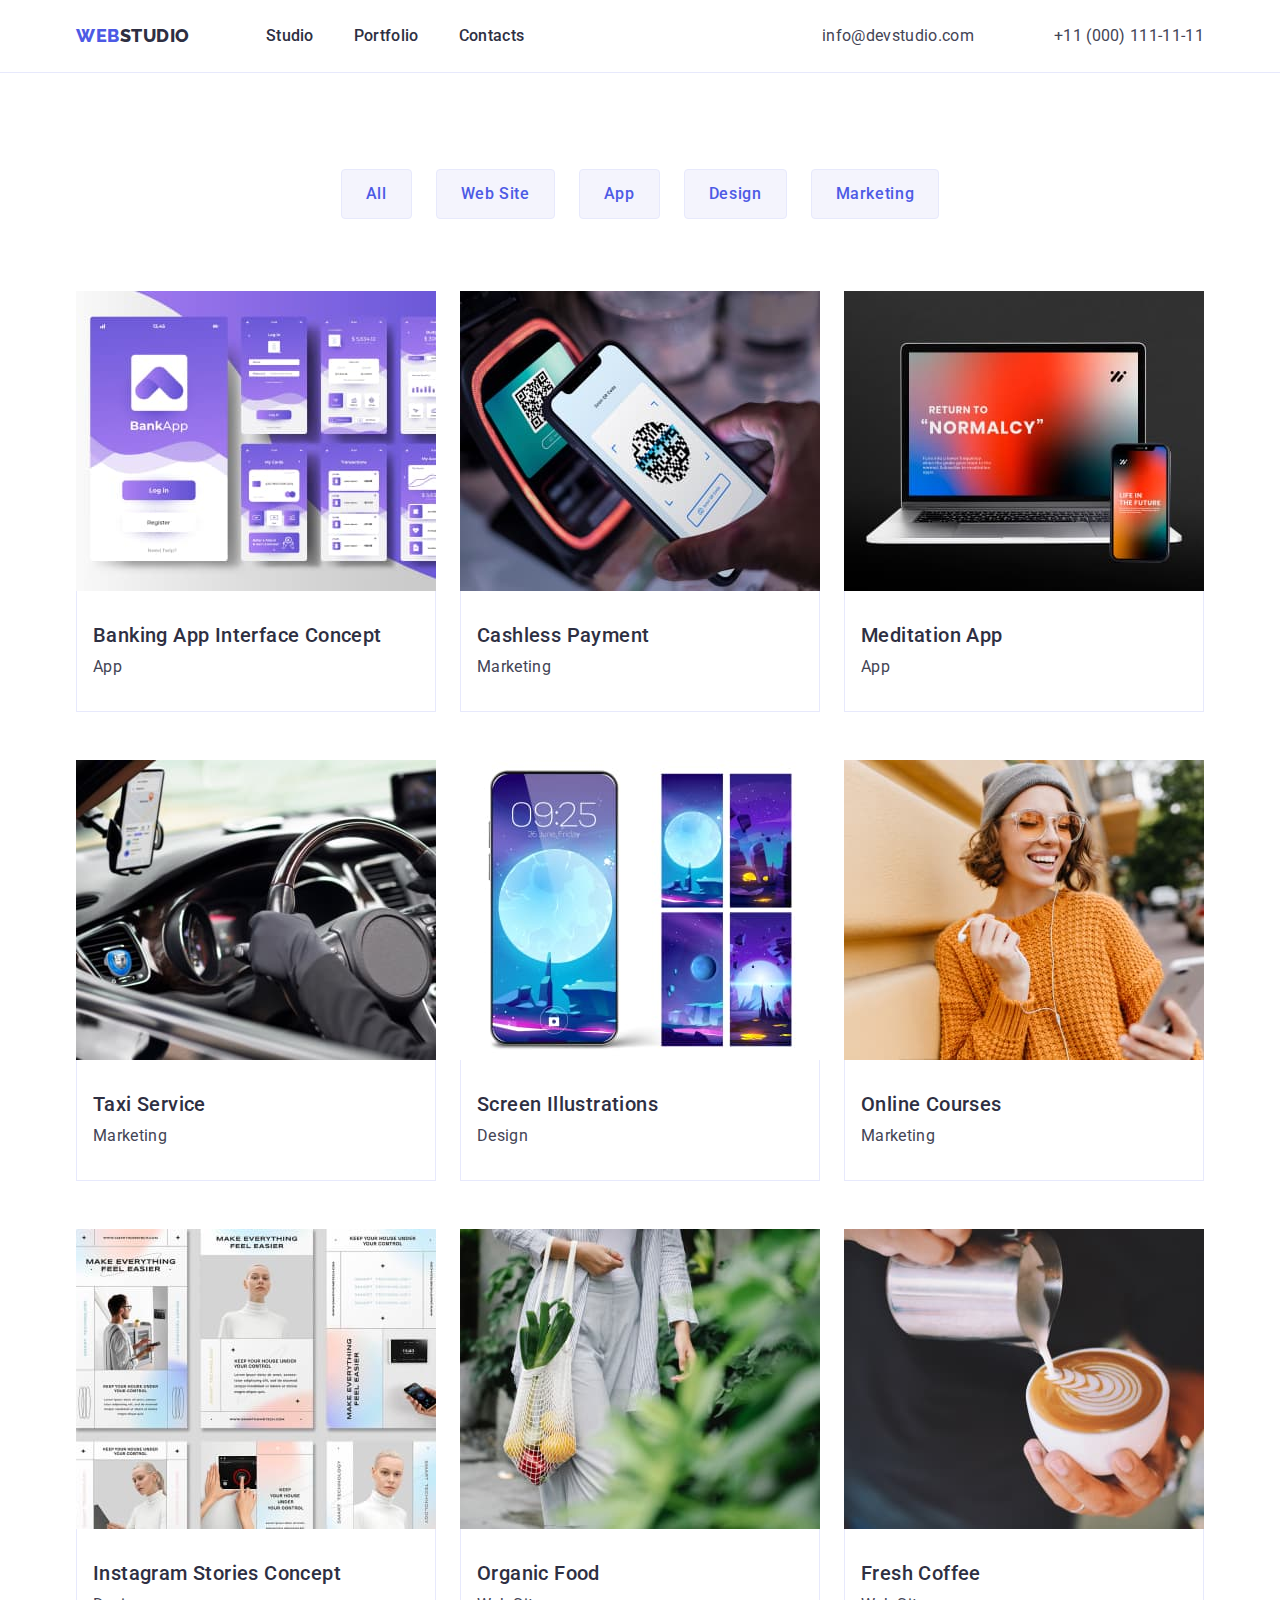
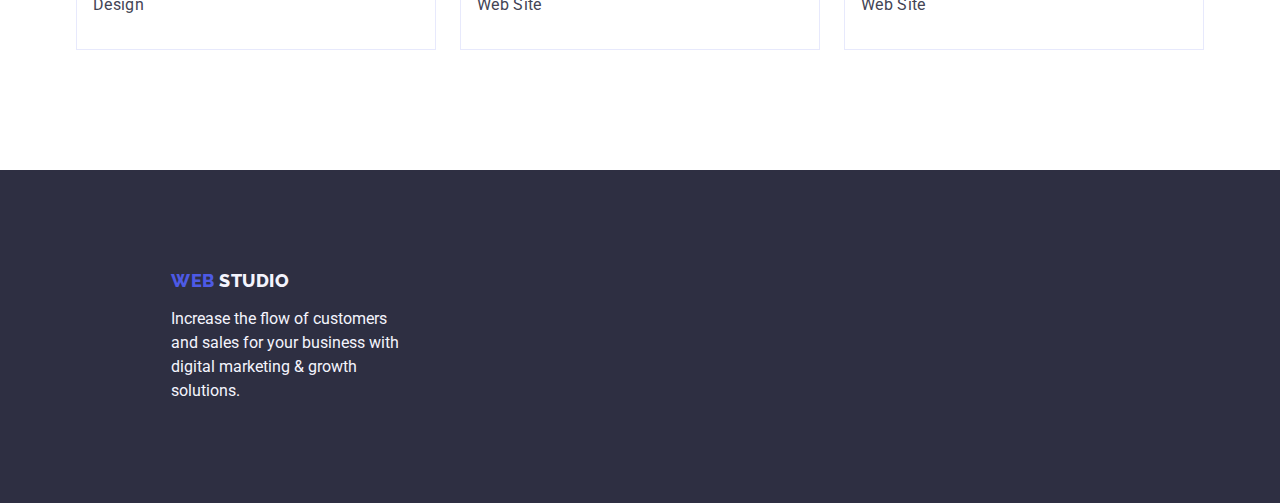
==== portfolio.html @ 6449bbc7 "Initial commit" ====
<!DOCTYPE html>
<html lang="en">
  <head>
    <meta charset="UTF-8" />
    <meta http-equiv="X-UA-Compatible" content="IE=edge" />
    <meta name="viewport" content="width=device-width, initial-scale=1.0" />
    <title>Web Studio</title>
    <link rel="preconnect" href="https://fonts.googleapis.com" />
    <link rel="preconnect" href="https://fonts.gstatic.com" crossorigin />
    <link
      href="https://fonts.googleapis.com/css2?family=Raleway:wght@800&family=Roboto:wght@400;500;700;900&display=swap"
      rel="stylesheet"
    />
    <link
      rel="stylesheet"
      href="https://cdn.jsdelivr.net/npm/modern-normalize@1.1.0/modern-normalize.min.css"
    />
    <link rel="stylesheet" href="css/styles.css" />
  </head>
  <body>
    <!-- Header -->
    <header class="page-header">
      <div class="container page-header-container">
        <nav class="page-nav">
          <a class="logo link" href="./index.html"
            >Web<span class="logo-studio">Studio</span></a
          >
          <ul class="menu list">
            <li class="menu-item">
              <a class="menu-link link" href="./index.html">Studio</a>
            </li>
            <li class="menu-item">
              <a class="menu-link link" href="./portfolio.html">Portfolio</a>
            </li>
            <li class="menu-item">
              <a class="menu-link link" href="">Contacts</a>
            </li>
          </ul>
        </nav>
        <address id="contacts" class="contacts">
          <ul class="contacts-list list">
            <li class="mail">
              <a class="link mail-link" href="mailto:info@devstudio.com"
                >info@devstudio.com</a
              >
            </li>
            <li class="tel">
              <a class="link tel-link" href="tel:+110001111111"
                >+11 (000) 111-11-11</a
              >
            </li>
          </ul>
        </address>
      </div>
    </header>
    <!-- /Header -->

    <main>
      <section class="portfolio">
        <div class="container">
          <h1 hidden>Portfolio</h1>
          <ul class="list filter-buttons">
            <li class="button-item">
              <button class="btn" type="button">All</button>
            </li>
            <li class="button-item">
              <button class="btn" type="button">Web Site</button>
            </li>
            <li class="button-item">
              <button class="btn" type="button">App</button>
            </li>
            <li class="button-item">
              <button class="btn" type="button">Design</button>
            </li>
            <li class="button-item">
              <button class="btn" type="button">Marketing</button>
            </li>
          </ul>

          <ul class="list portfolio-cards">
            <li class="card">
              <a class="link" href="">
                <img
                  class="img-item"
                  src="./images/portfolio/banking-app.jpg"
                  width="360"
                  height="300"
                  alt="Banking App"
                />
                <div class="card-content-wrapper">
                  <h2 class="second-header">Banking App Interface Concept</h2>
                  <p class="describtion">App</p>
                </div>
              </a>
            </li>
            <li class="card">
              <a class="link" href="">
                <img
                  class="img-item"
                  src="./images/portfolio/cashless-payment.jpg"
                  width="360"
                  height="300"
                  alt="Cashless Payment"
                />
                <div class="card-content-wrapper">
                  <h2 class="second-header">Cashless Payment</h2>
                  <p class="describtion">Marketing</p>
                </div>
              </a>
            </li>
            <li class="card">
              <a class="link" href="">
                <img
                  class="img-item"
                  src="./images/portfolio/meditation-app.jpg"
                  width="360"
                  height="300"
                  alt="Meditation App"
                />
                <div class="card-content-wrapper">
                  <h2 class="second-header">Meditation App</h2>
                  <p class="describtion">App</p>
                </div>
              </a>
            </li>
            <li class="card">
              <a class="link" href="">
                <img
                  class="img-item"
                  src="./images/portfolio/taxi-service.jpg"
                  width="360"
                  height="300"
                  alt="Taxi Service"
                />
                <div class="card-content-wrapper">
                  <h2 class="second-header">Taxi Service</h2>
                  <p class="describtion">Marketing</p>
                </div>
              </a>
            </li>
            <li class="card">
              <a class="link" href="">
                <img
                  class="img-item"
                  src="./images/portfolio/screen-illustrations.jpg"
                  width="360"
                  height="300"
                  alt="Screen Illustration"
                />
                <div class="card-content-wrapper">
                  <h2 class="second-header">Screen Illustrations</h2>
                  <p class="describtion">Design</p>
                </div>
              </a>
            </li>
            <li class="card">
              <a class="link" href="">
                <img
                  class="img-item"
                  src="./images/portfolio/online-courses.jpg"
                  width="360"
                  height="300"
                  alt="Online Courses"
                />
                <div class="card-content-wrapper">
                  <h2 class="second-header">Online Courses</h2>
                  <p class="describtion">Marketing</p>
                </div>
              </a>
            </li>
            <li class="card">
              <a class="link" href="">
                <img
                  class="img-item"
                  src="./images/portfolio/instagram.jpg"
                  width="360"
                  height="300"
                  alt="Instagram"
                />
                <div class="card-content-wrapper">
                  <h2 class="second-header">Instagram Stories Concept</h2>
                  <p class="describtion">Design</p>
                </div>
              </a>
            </li>
            <li class="card">
              <a class="link" href="">
                <img
                  class="img-item"
                  src="./images/portfolio/organic-food.jpg"
                  width="360"
                  height="300"
                  alt="Organic Food"
                />
                <div class="card-content-wrapper">
                  <h2 class="second-header">Organic Food</h2>
                  <p class="describtion">Web Site</p>
                </div>
              </a>
            </li>
            <li class="card">
              <a class="link" href="">
                <img
                  class="img-item"
                  src="./images/portfolio/fresh-coffee.jpg"
                  width="360"
                  height="300"
                  alt="Fresh Coffee"
                />
                <div class="card-content-wrapper">
                  <h2 class="second-header">Fresh Coffee</h2>
                  <p class="describtion">Web Site</p>
                </div>
              </a>
            </li>
          </ul>
        </div>
      </section>
    </main>
    <!-- Footer -->
    <footer class="footer">
      <div class="container footer-wrapper">
        <a class="logo link logo-footer" href="./index.html"
          >Web <span class="logo-studio-light">Studio</span></a
        >
        <p class="describtion-light">
          Increase the flow of customers and sales for your business with
          digital marketing & growth solutions.
        </p>
      </div>
    </footer>
  </body>
</html>
---- css/styles.css ----
:root {
  --primary-color: #4d5ae5;
  --secondary-color: #2e2f42;
}

h1,
h2,
h3,
h4,
h5,
p {
  margin-top: 0;
  margin-bottom: 0;
}

ul,
ol {
  margin-top: 0;
  margin-bottom: 0;
  padding-left: 0;
}
img {
  display: block;
}

body {
  font-family: 'Roboto', sans-serif;
  color: #434455;
  background-color: #ffffff;
}
.container {
  width: 1158px;
  margin-right: auto;
  margin-left: auto;
  padding-right: 15px;
  padding-left: 15px;
}
.section {
  padding-top: 120px;
  padding-bottom: 120px;
}

.list {
  list-style: none;
}
.link {
  text-decoration: none;
  color: #434455;
}

.section-header {
  margin-bottom: 72px;
  font-weight: 700;
  font-size: 36px;
  line-height: 1.11;
  text-align: center;
  letter-spacing: 0.02em;
  text-transform: capitalize;
  color: var(--secondary-color);
}
.second-header {
  margin-bottom: 8px;
  font-weight: 500;
  font-size: 20px;
  line-height: 1.2;
  letter-spacing: 0.02em;
  color: var(--secondary-color);
}
.describtion {
  font-weight: 400;
  font-size: 16px;
  line-height: 1.5;
  letter-spacing: 0.02em;
  color: #434455;
}

/* header */
.page-header {
  border-bottom: 1px solid #e7e9fc;
}
.page-header-container {
  display: flex;
  align-items: center;
  justify-content: space-between;
}
.page-nav {
  display: flex;
  align-items: center;
}
.menu {
  display: flex;
}
.menu-item:not(:last-child) {
  margin-right: 40px;
}
.menu-link {
  padding: 24px 0;
  display: block;
}

.logo {
  font-family: 'Raleway', sans-serif;
  font-weight: 800;
  font-size: 18px;
  line-height: 1.17;
  margin-right: 76px;
  align-items: center;
  letter-spacing: 0.03em;
  text-transform: uppercase;
  color: var(--primary-color);
}

.logo-studio {
  color: var(--secondary-color);
}
.menu-link {
  font-weight: 500;
  font-size: 16px;
  line-height: 1.5;
  letter-spacing: 0.02em;
  color: var(--secondary-color);
}

.menu-link:hover {
  color: #404bbf;
}
.menu-link:focus {
  color: #404bbf;
}
.contacts {
  font-style: normal;
}
.contacts-list {
  display: flex;
  gap: 40px;
}

.tel,
.mail {
  font-weight: 400;
  font-size: 16px;
  line-height: 1.5;
  letter-spacing: 0.02em;
}
.mail-link {
  margin-right: 40px;
}
.mail-link:hover,
.mail-link:focus,
.tel-link:hover,
.tel-link:focus {
  color: #404bbf;
}

/* Hero */
.hero {
  padding-top: 188px;
  padding-bottom: 188px;
  background-color: var(--secondary-color);
}

.hero-header {
  max-width: 496px;
  margin-bottom: 48px;
  margin-right: auto;
  margin-left: auto;
  background-color: var(--secondary-color);
  font-weight: 700;
  font-size: 56px;
  line-height: 1.07;
  text-align: center;
  letter-spacing: 0.02em;
  color: #ffffff;
}
.hero-btn {
  display: block;
  margin: 0 auto;
  margin-bottom: 48px;
  min-width: 169px;
  height: 56px;
  border: none;
  font-family: 'Roboto', sans-serif;
  cursor: pointer;
  padding: 16px 32px;
  background-color: var(--primary-color);
  font-weight: 500;
  font-size: 16px;
  line-height: 1.5;
  align-items: center;
  letter-spacing: 0.04em;
  color: #ffffff;
  box-shadow: 0px 4px 4px rgba(0, 0, 0, 0.15);
  border-radius: 4px;
}
.hero-btn:hover {
  background-color: #404bbf;
}
.hero-btn:focus {
  background-color: #404bbf;
}
/* Section 2 */

.work {
  display: flex;
  gap: 24px;
}
.work-item {
  flex-basis: calc((100% - 72px) / 4);
}

/* Section 3 */
.section-work {
  padding-top: 0;
}
.work-img {
  display: flex;
  gap: 24px;
}
.img {
  flex-basis: calc((100% - 3 * 16px) / 3);
}

/* Section 4 */
.team {
  display: flex;
  flex-wrap: wrap;
  gap: 24px;
  background-color: #f4f4fd;
}
.team-member {
  flex-basis: calc((100% - 72px) / 4);
  background-color: #ffffff;
  border-radius: 0px 0px 4px 4px;
}
.team-content-wrapper {
  padding: 32px 16px;
  text-align: center;
}
.team-img {
  width: 100%;
}

/* Portfolio */
.portfolio {
  padding-top: 96px;
  padding-bottom: 120px;
  background-color: #ffffff;
}
.filter-buttons {
  margin-bottom: 72px;
  display: flex;
  justify-content: center;
  gap: 24px;
}
.btn {
  padding: 12px 24px;

  font-family: 'Roboto', sans-serif;
  cursor: pointer;
  font-weight: 500;
  font-size: 16px;
  line-height: 1.5;
  align-items: center;
  text-align: center;
  letter-spacing: 0.04em;
  color: var(--primary-color);
  background-color: #f4f4fd;
  border: 1px solid #e7e9fc;
  border-radius: 4px;
}
.btn:hover,
.btn:focus {
  background-color: #404bbf;
  color: #ffffff;
  border: 1px solid transparent;
}

.portfolio-cards {
  display: flex;
  flex-wrap: wrap;
  column-gap: 24px;
  row-gap: 48px;
}
.card {
  width: calc((100% - 48px) / 3);
}
.img-item {
  width: 100%;
}
.card-content-wrapper {
  padding: 32px 16px;
  border: 1px solid #e7e9fc;
  border-top: none;
}

/* Footer */
.footer {
  padding: 100px 0 100px;
  background-color: var(--secondary-color);
}
.footer-wrapper {
  margin-left: 156px;

  text-align: left;
  width: 264px;
}
.logo-footer {
  display: inline-block;
  margin-bottom: 16px;
}
.describtion-light {
  color: #f4f4fd;
  line-height: 1.5;
}
.logo-studio-light {
  color: #f4f4fd;
}
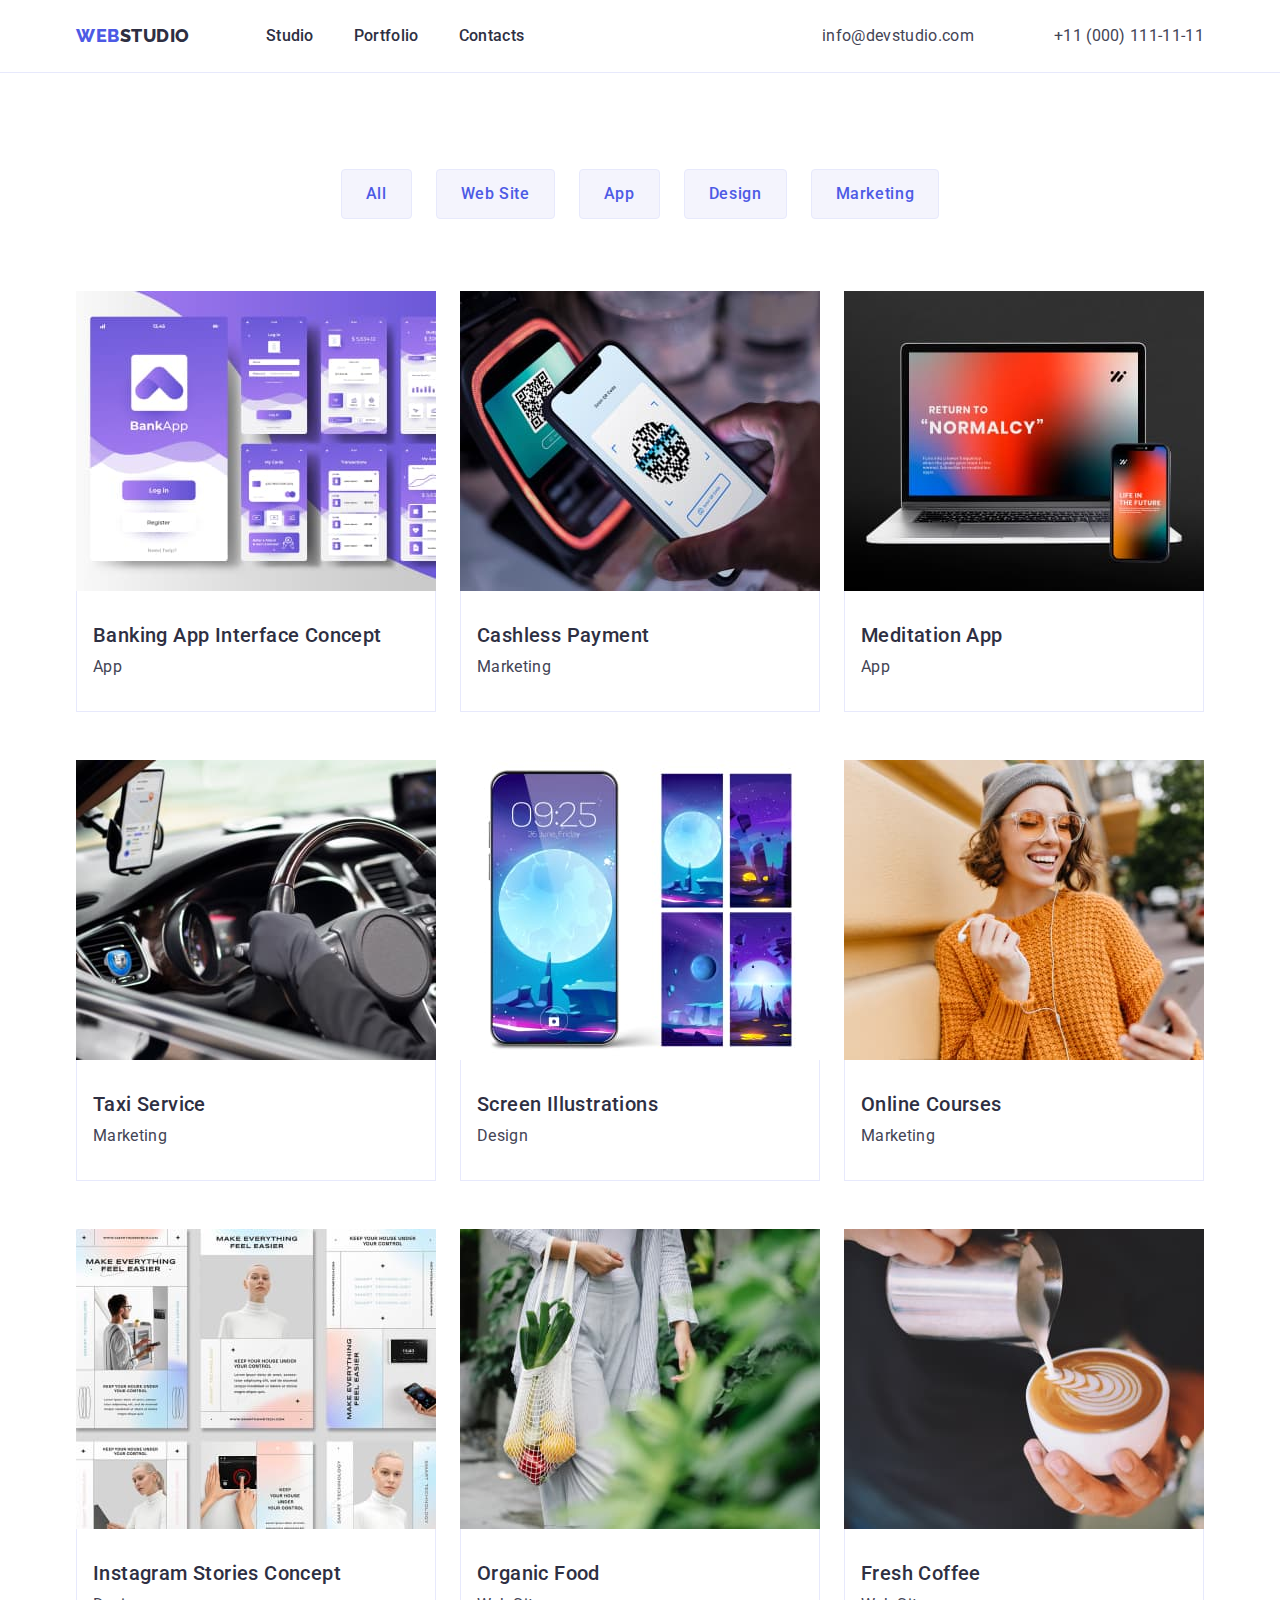
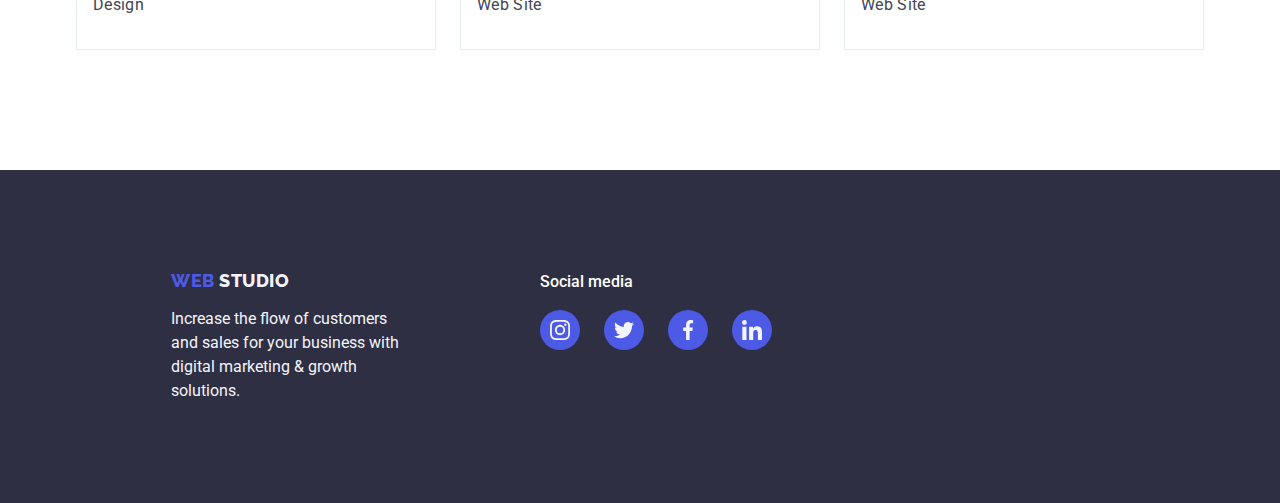
==== commit 420507cd: "Added icons, optimization" ====
--- a/portfolio.html
+++ b/portfolio.html
@@ -228,6 +228,39 @@
           digital marketing & growth solutions.
         </p>
       </div>
+      <div class="social-media-block">
+        <h4 class="social-media-header">Social media</h4>
+        <ul class="social-list list footer-list">
+          <li class="social-list-item">
+            <a href="" class="social-list-link">
+              <svg class="social-list-icon" width="20" hight="20">
+                <use href="./images/sprite.svg#icon-instagram"></use>
+              </svg>
+            </a>
+          </li>
+          <li class="social-list-item">
+            <a href="" class="social-list-link">
+              <svg class="social-list-icon" width="20" hight="20">
+                <use href="./images/sprite.svg#icon-twitter"></use>
+              </svg>
+            </a>
+          </li>
+          <li class="social-list-item">
+            <a href="" class="social-list-link">
+              <svg class="social-list-icon" width="20" hight="20">
+                <use href="./images/sprite.svg#icon-facebook"></use>
+              </svg>
+            </a>
+          </li>
+          <li class="social-list-item">
+            <a href="" class="social-list-link">
+              <svg class="social-list-icon" width="20" hight="20">
+                <use href="./images/sprite.svg#icon-linkedin"></use>
+              </svg>
+            </a>
+          </li>
+        </ul>
+      </div>
     </footer>
   </body>
 </html>
--- a/css/styles.css
+++ b/css/styles.css
@@ -127,6 +127,15 @@
 .menu-link:focus {
   color: #404bbf;
 }
+.menu-link:active:after,
+.menu-link:hover:after,
+.menu-link:focus:after {
+  display: block;
+  height: 4px;
+  margin-top: 20px;
+  background-color: #404bbf;
+  content: '';
+}
 .contacts {
   font-style: normal;
 }
@@ -156,7 +165,14 @@
 .hero {
   padding-top: 188px;
   padding-bottom: 188px;
-  background-color: var(--secondary-color);
+  background: rgba(46, 47, 66, 0.7);
+  background-image: linear-gradient(
+      rgba(46, 47, 66, 0.7),
+      rgba(46, 47, 66, 0.7)
+    ),
+    url(../images/hero/bg.jpg);
+  background-size: cover;
+  box-shadow: 0px 4px 4px rgba(0, 0, 0, 0.25);
 }
 
 .hero-header {
@@ -164,7 +180,6 @@
   margin-bottom: 48px;
   margin-right: auto;
   margin-left: auto;
-  background-color: var(--secondary-color);
   font-weight: 700;
   font-size: 56px;
   line-height: 1.07;
@@ -207,6 +222,21 @@
 .work-item {
   flex-basis: calc((100% - 72px) / 4);
 }
+.work-item-link {
+  display: flex;
+  justify-content: center;
+  align-items: center;
+  gap: 24px;
+  background-color: #f4f4fd;
+  border-radius: 4px;
+  margin-bottom: 8px;
+}
+.work-item-icon {
+  margin-top: 24px;
+  margin-bottom: 24px;
+  width: 64px;
+  height: 64px;
+}
 
 /* Section 3 */
 .section-work {
@@ -238,6 +268,29 @@
 }
 .team-img {
   width: 100%;
+}
+
+.social-list {
+  display: flex;
+  justify-content: center;
+  gap: 24px;
+  margin-top: 8px;
+}
+.social-list-link {
+  display: flex;
+  justify-content: center;
+  align-items: center;
+  width: 40px;
+  height: 40px;
+  border-radius: 50%;
+  background-color: var(--primary-color);
+}
+.social-list-link:hover,
+.social-list-link:focus {
+  background-color: #404bbf;
+}
+.social-list-icon {
+  fill: #f4f4fd;
 }
 
 /* Portfolio */
@@ -292,15 +345,39 @@
   border: 1px solid #e7e9fc;
   border-top: none;
 }
+.position {
+  margin-bottom: 8px;
+}
+/* Customers */
+.customers-list {
+  display: flex;
+  justify-content: center;
+  gap: 24px;
+}
+.customers-list-link {
+  display: flex;
+  justify-content: center;
+  align-items: center;
+  width: 168px;
+  height: 88px;
+  border: 1px solid #8e8f99;
+  border-radius: 4px;
+}
+.customers-list-icon {
+  width: 104px;
+  height: 56px;
+  fill: #8e8f99;
+}
 
 /* Footer */
 .footer {
+  display: flex;
   padding: 100px 0 100px;
   background-color: var(--secondary-color);
 }
 .footer-wrapper {
   margin-left: 156px;
-
+  margin-right: 0;
   text-align: left;
   width: 264px;
 }
@@ -315,3 +392,13 @@
 .logo-studio-light {
   color: #f4f4fd;
 }
+.social-media-block {
+  margin-left: 120px;
+}
+.social-media-header {
+  font-weight: 500;
+  font-size: 16px;
+  line-height: 1.5;
+  color: #ffffff;
+  margin-bottom: 16px;
+}
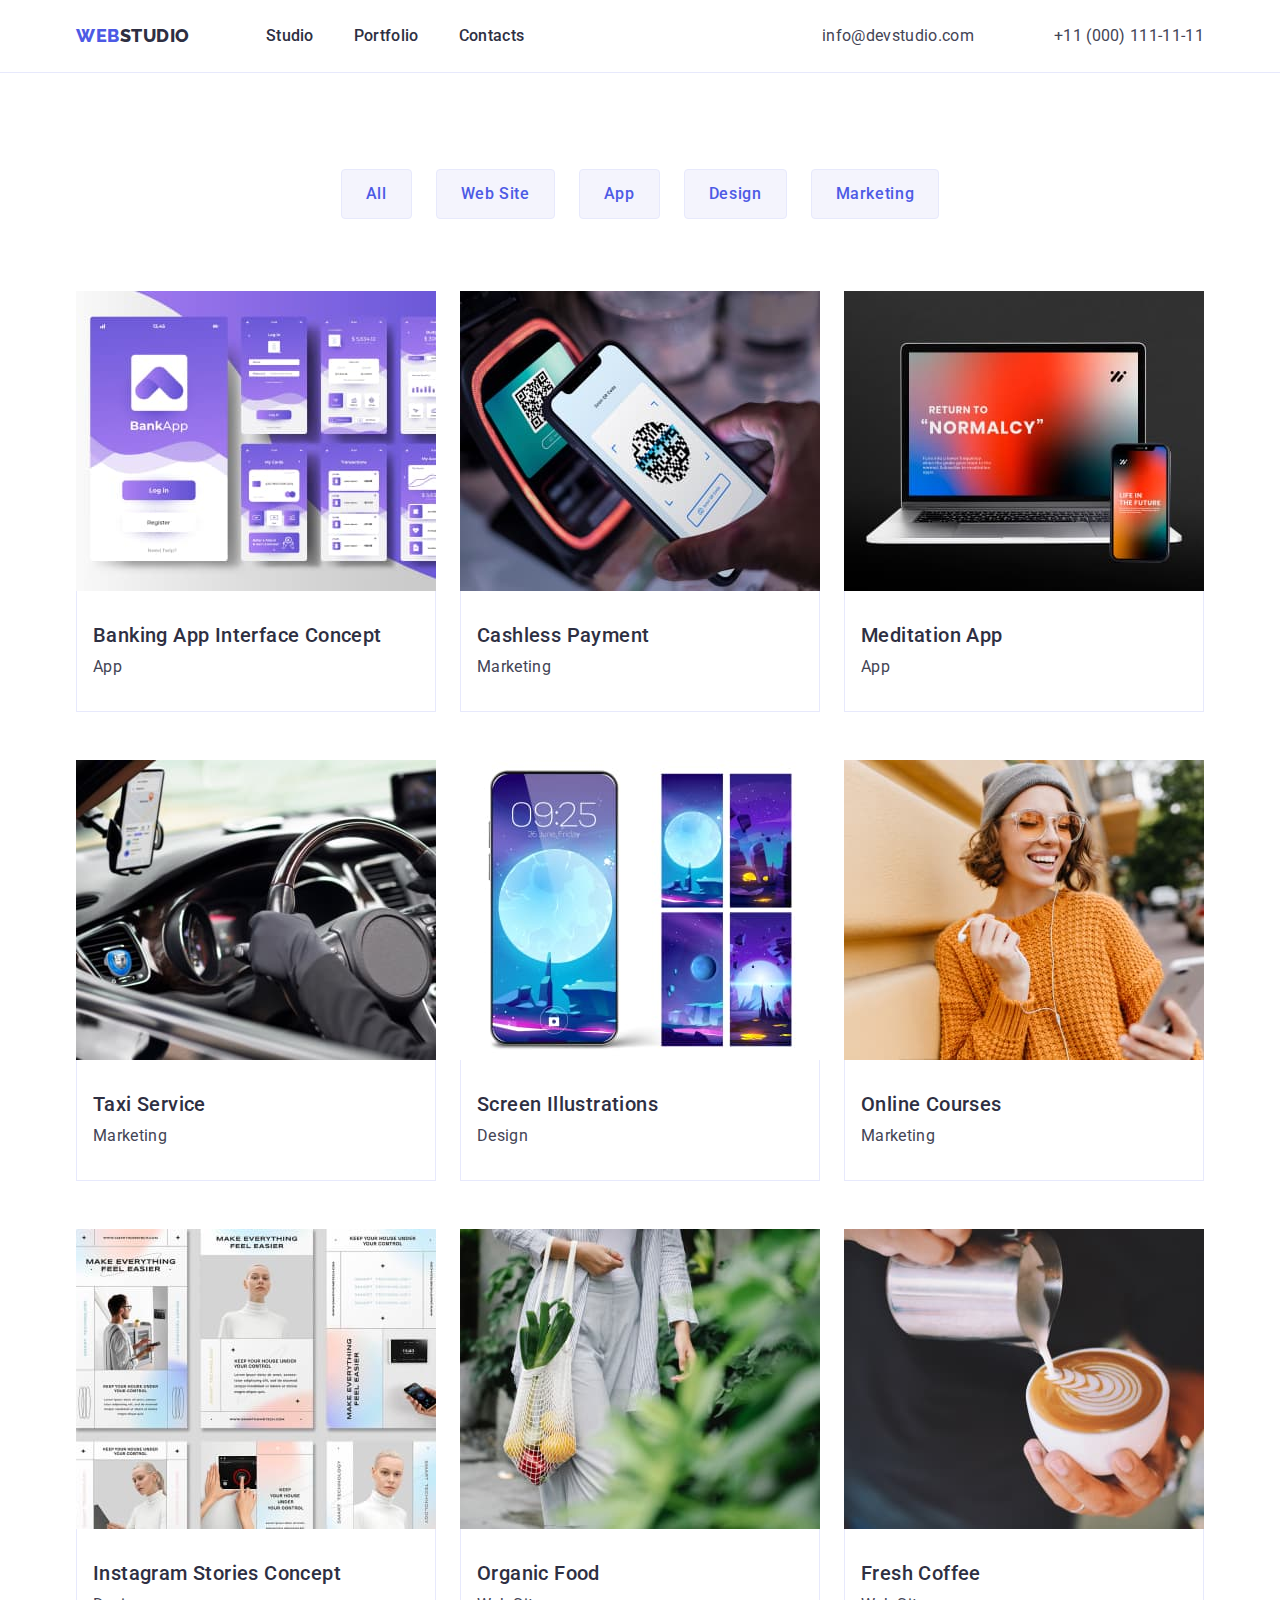
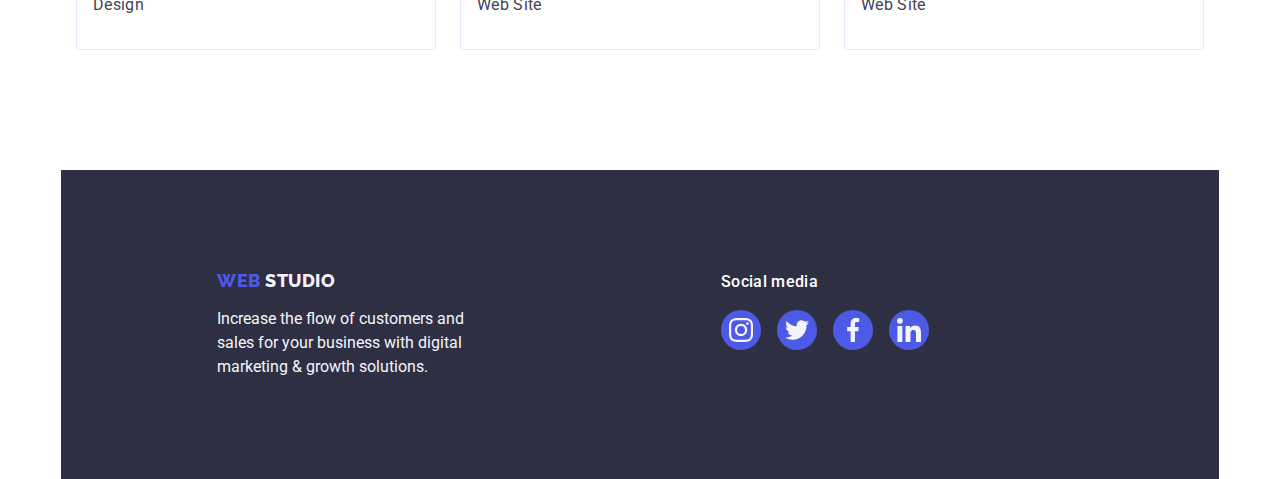
==== commit 793ef218: "Fixing mistakes" ====
--- a/portfolio.html
+++ b/portfolio.html
@@ -219,47 +219,50 @@
     </main>
     <!-- Footer -->
     <footer class="footer">
-      <div class="container footer-wrapper">
-        <a class="logo link logo-footer" href="./index.html"
-          >Web <span class="logo-studio-light">Studio</span></a
-        >
-        <p class="describtion-light">
-          Increase the flow of customers and sales for your business with
-          digital marketing & growth solutions.
-        </p>
-      </div>
-      <div class="social-media-block">
-        <h4 class="social-media-header">Social media</h4>
-        <ul class="social-list list footer-list">
-          <li class="social-list-item">
-            <a href="" class="social-list-link">
-              <svg class="social-list-icon" width="20" hight="20">
-                <use href="./images/sprite.svg#icon-instagram"></use>
-              </svg>
-            </a>
-          </li>
-          <li class="social-list-item">
-            <a href="" class="social-list-link">
-              <svg class="social-list-icon" width="20" hight="20">
-                <use href="./images/sprite.svg#icon-twitter"></use>
-              </svg>
-            </a>
-          </li>
-          <li class="social-list-item">
-            <a href="" class="social-list-link">
-              <svg class="social-list-icon" width="20" hight="20">
-                <use href="./images/sprite.svg#icon-facebook"></use>
-              </svg>
-            </a>
-          </li>
-          <li class="social-list-item">
-            <a href="" class="social-list-link">
-              <svg class="social-list-icon" width="20" hight="20">
-                <use href="./images/sprite.svg#icon-linkedin"></use>
-              </svg>
-            </a>
-          </li>
-        </ul>
+      <div class="container container-footer">
+        <div class="footer-wrapper">
+          <a class="logo link logo-footer" href="./index.html"
+            >Web <span class="logo-studio-light">Studio</span></a
+          >
+          <p class="describtion-light">
+            Increase the flow of customers and sales for your business with
+            digital marketing & growth solutions.
+          </p>
+        </div>
+
+        <div class="social-media-block">
+          <p class="social-media-header">Social media</p>
+          <ul class="footer-social-list list">
+            <li class="footer-social-list-item">
+              <a href="" class="footer-social-list-link">
+                <svg class="footer-social-list-icon">
+                  <use href="./images/icons.svg#icon-instagram"></use>
+                </svg>
+              </a>
+            </li>
+            <li class="footer-social-list-item">
+              <a href="" class="footer-social-list-link">
+                <svg class="footer-social-list-icon">
+                  <use href="./images/icons.svg#icon-twitter"></use>
+                </svg>
+              </a>
+            </li>
+            <li class="footer-social-list-item">
+              <a href="" class="footer-social-list-link">
+                <svg class="footer-social-list-icon">
+                  <use href="./images/icons.svg#icon-facebook"></use>
+                </svg>
+              </a>
+            </li>
+            <li class="footer-social-list-item">
+              <a href="" class="footer-social-list-link">
+                <svg class="footer-social-list-icon">
+                  <use href="./images/icons.svg#icon-linkedin"></use>
+                </svg>
+              </a>
+            </li>
+          </ul>
+        </div>
       </div>
     </footer>
   </body>
--- a/css/styles.css
+++ b/css/styles.css
@@ -1,6 +1,8 @@
 :root {
   --primary-color: #4d5ae5;
   --secondary-color: #2e2f42;
+  --icon-fill-color: #f4f4fd;
+  --customers-icon-color: #8e8f99;
 }
 
 h1,
@@ -52,7 +54,7 @@
   margin-bottom: 72px;
   font-weight: 700;
   font-size: 36px;
-  line-height: 1.11;
+  line-height: 1.1;
   text-align: center;
   letter-spacing: 0.02em;
   text-transform: capitalize;
@@ -77,6 +79,8 @@
 /* header */
 .page-header {
   border-bottom: 1px solid #e7e9fc;
+  box-shadow: 0px 2px 1px rgba(46, 47, 66, 0.08),
+    0px 1px 1px rgba(46, 47, 66, 0.16), 0px 1px 6px rgba(46, 47, 66, 0.08);
 }
 .page-header-container {
   display: flex;
@@ -163,9 +167,12 @@
 
 /* Hero */
 .hero {
+  max-width: 1440px;
   padding-top: 188px;
   padding-bottom: 188px;
   background: rgba(46, 47, 66, 0.7);
+  background-repeat: no-repeat;
+  background-position: center;
   background-image: linear-gradient(
       rgba(46, 47, 66, 0.7),
       rgba(46, 47, 66, 0.7)
@@ -227,13 +234,12 @@
   justify-content: center;
   align-items: center;
   gap: 24px;
+  height: 112px;
   background-color: #f4f4fd;
   border-radius: 4px;
   margin-bottom: 8px;
 }
 .work-item-icon {
-  margin-top: 24px;
-  margin-bottom: 24px;
   width: 64px;
   height: 64px;
 }
@@ -260,10 +266,18 @@
 .team-member {
   flex-basis: calc((100% - 72px) / 4);
   background-color: #ffffff;
+  box-shadow: 0px 1px 6px rgba(46, 47, 66, 0.08),
+    0px 1px 1px rgba(46, 47, 66, 0.16), 0px 2px 1px rgba(46, 47, 66, 0.08);
   border-radius: 0px 0px 4px 4px;
 }
+.team-member:hover .social-list-link {
+  background-color: #404bbf;
+}
+.team-member:focus .social-list-link {
+  background-color: #404bbf;
+}
 .team-content-wrapper {
-  padding: 32px 16px;
+  padding: 32px 0;
   text-align: center;
 }
 .team-img {
@@ -290,6 +304,8 @@
   background-color: #404bbf;
 }
 .social-list-icon {
+  width: 16px;
+  height: 16px;
   fill: #f4f4fd;
 }
 
@@ -326,6 +342,8 @@
   background-color: #404bbf;
   color: #ffffff;
   border: 1px solid transparent;
+  box-shadow: 0px 3px 1px rgba(0, 0, 0, 0.1), 0px 2px 1px rgba(0, 0, 0, 0.08),
+    0px 2px 2px rgba(0, 0, 0, 0.12);
 }
 
 .portfolio-cards {
@@ -336,6 +354,15 @@
 }
 .card {
   width: calc((100% - 48px) / 3);
+  display: block;
+}
+.card:hover {
+  box-shadow: 0px 1px 6px rgba(46, 47, 66, 0.08),
+    0px 1px 1px rgba(46, 47, 66, 0.16), 0px 2px 1px rgba(46, 47, 66, 0.08);
+}
+.card:focus {
+  box-shadow: 0px 1px 6px rgba(46, 47, 66, 0.08),
+    0px 1px 1px rgba(46, 47, 66, 0.16), 0px 2px 1px rgba(46, 47, 66, 0.08);
 }
 .img-item {
   width: 100%;
@@ -360,24 +387,38 @@
   align-items: center;
   width: 168px;
   height: 88px;
-  border: 1px solid #8e8f99;
+  border: 1px solid var(--customers-icon-color);
   border-radius: 4px;
 }
 .customers-list-icon {
   width: 104px;
   height: 56px;
-  fill: #8e8f99;
+  fill: var(--customers-icon-color);
+}
+.customers-list-link:hover {
+  border: 1px solid #404bbf;
+}
+.customers-list-link:focus {
+  border: 1px solid #404bbf;
+}
+.customers-list-link:hover {
+  fill: #404bbf;
+}
+
+.customers-list-link:hover .customers-list-icon {
+  fill: #404bbf;
 }
 
 /* Footer */
-.footer {
-  display: flex;
+.container-footer {
+  display: flex;
+  align-items: baseline;
   padding: 100px 0 100px;
   background-color: var(--secondary-color);
 }
 .footer-wrapper {
   margin-left: 156px;
-  margin-right: 0;
+  margin-right: 120px;
   text-align: left;
   width: 264px;
 }
@@ -399,6 +440,33 @@
   font-weight: 500;
   font-size: 16px;
   line-height: 1.5;
+  letter-spacing: 0.02em;
   color: #ffffff;
   margin-bottom: 16px;
 }
+.footer-social-list {
+  display: flex;
+  gap: 16px;
+}
+.footer-social-list-item {
+  width: 40px;
+  height: 40px;
+}
+.footer-social-list-link {
+  display: flex;
+  justify-content: center;
+  align-items: center;
+  width: 100%;
+  height: 100%;
+  background-color: var(--primary-color);
+  border-radius: 50%;
+}
+.footer-social-list-link:hover,
+.footer-social-list-link:focus {
+  background-color: #31d0aa;
+}
+.footer-social-list-icon {
+  width: 24px;
+  height: 24px;
+  fill: var(--icon-fill-color);
+}
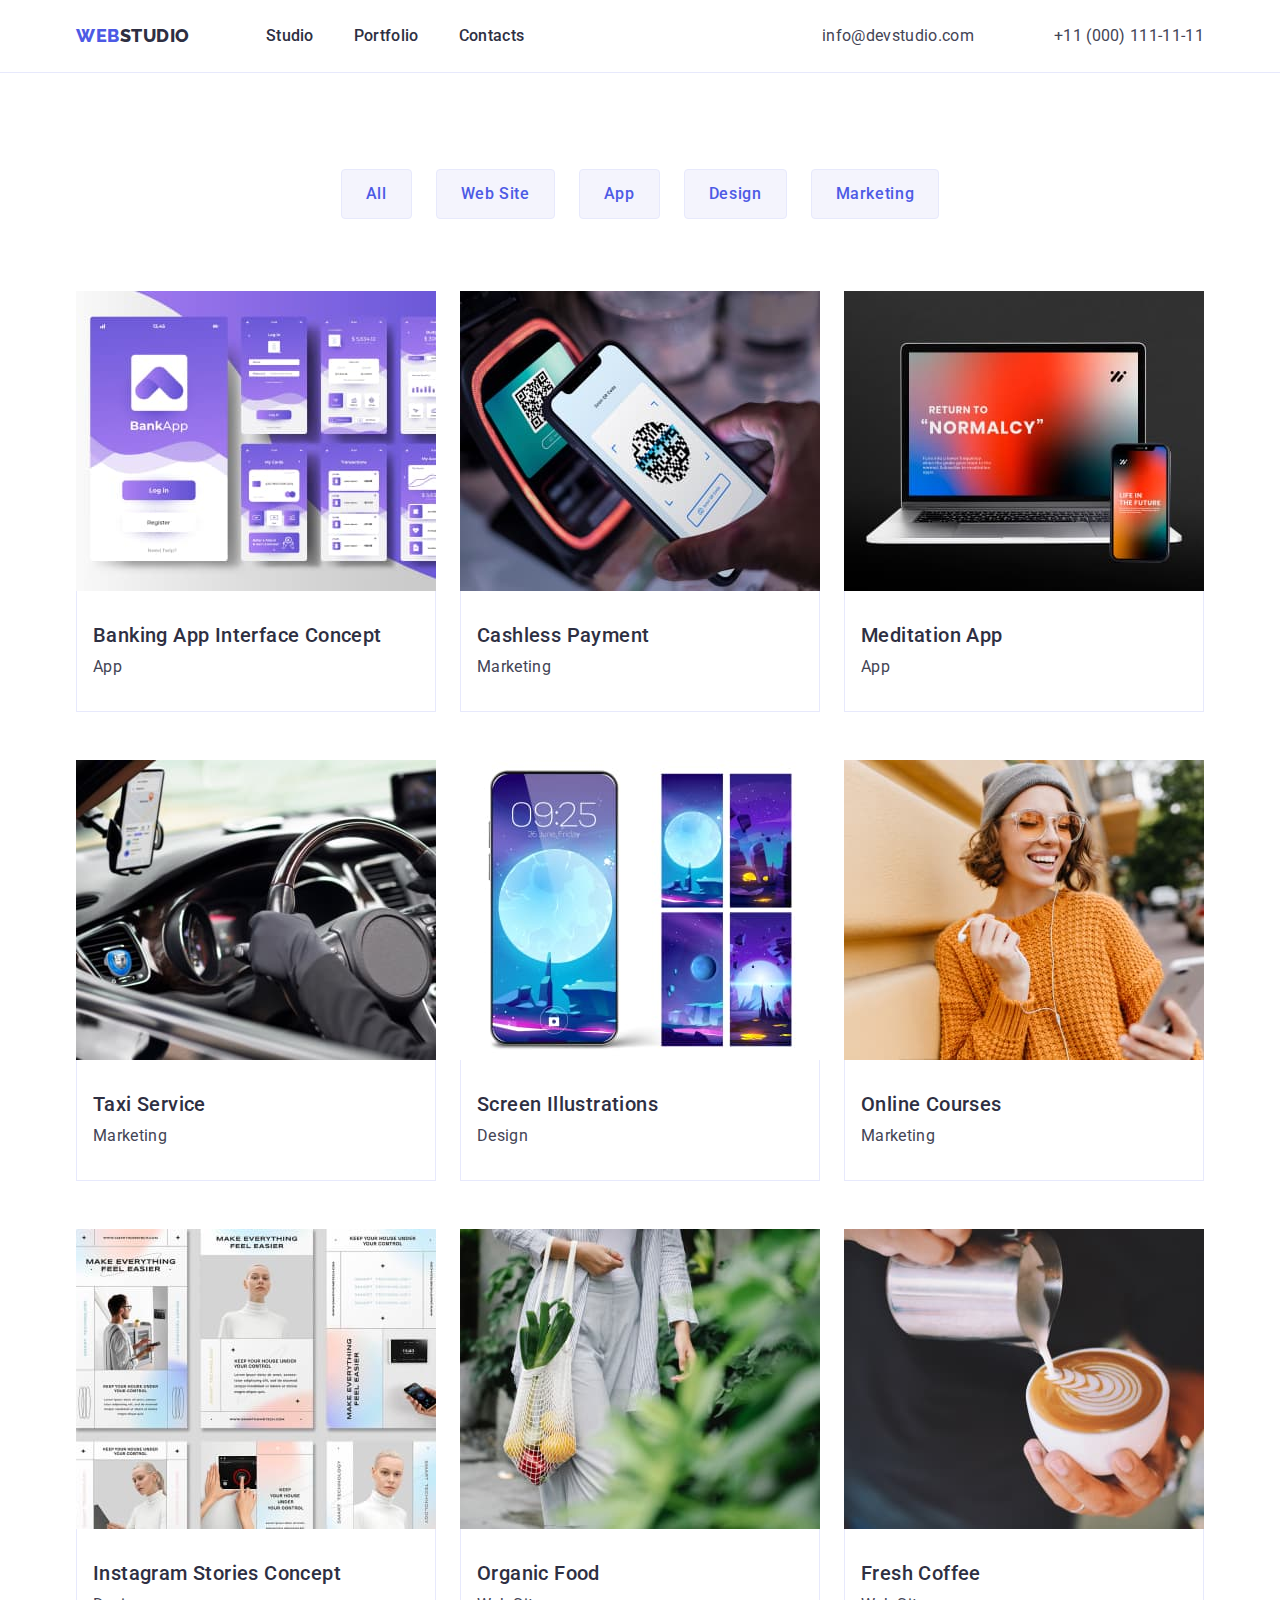
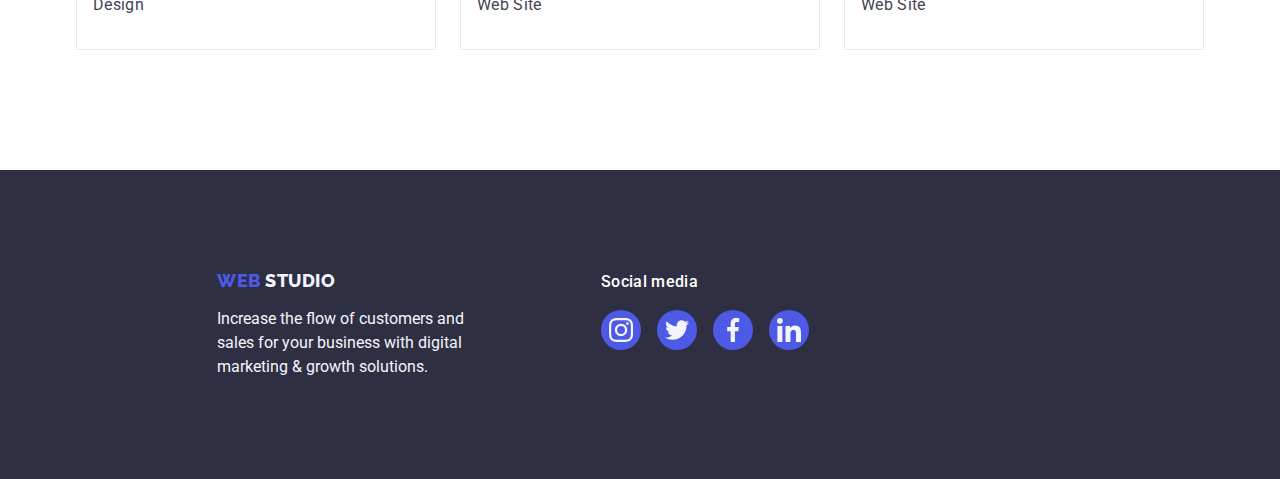
==== commit 70b4bbed: "Fixing mistakes" ====
--- a/portfolio.html
+++ b/portfolio.html
@@ -79,7 +79,7 @@
 
           <ul class="list portfolio-cards">
             <li class="card">
-              <a class="link" href="">
+              <a class="card-link link" href="">
                 <img
                   class="img-item"
                   src="./images/portfolio/banking-app.jpg"
@@ -94,7 +94,7 @@
               </a>
             </li>
             <li class="card">
-              <a class="link" href="">
+              <a class="card-link link" href="">
                 <img
                   class="img-item"
                   src="./images/portfolio/cashless-payment.jpg"
@@ -109,7 +109,7 @@
               </a>
             </li>
             <li class="card">
-              <a class="link" href="">
+              <a class="card-link link" href="">
                 <img
                   class="img-item"
                   src="./images/portfolio/meditation-app.jpg"
@@ -124,7 +124,7 @@
               </a>
             </li>
             <li class="card">
-              <a class="link" href="">
+              <a class="card-link link" href="">
                 <img
                   class="img-item"
                   src="./images/portfolio/taxi-service.jpg"
@@ -139,7 +139,7 @@
               </a>
             </li>
             <li class="card">
-              <a class="link" href="">
+              <a class="card-link link" href="">
                 <img
                   class="img-item"
                   src="./images/portfolio/screen-illustrations.jpg"
@@ -154,7 +154,7 @@
               </a>
             </li>
             <li class="card">
-              <a class="link" href="">
+              <a class="card-link link" href="">
                 <img
                   class="img-item"
                   src="./images/portfolio/online-courses.jpg"
@@ -169,7 +169,7 @@
               </a>
             </li>
             <li class="card">
-              <a class="link" href="">
+              <a class="card-link link" href="">
                 <img
                   class="img-item"
                   src="./images/portfolio/instagram.jpg"
@@ -184,7 +184,7 @@
               </a>
             </li>
             <li class="card">
-              <a class="link" href="">
+              <a class="card-link link" href="">
                 <img
                   class="img-item"
                   src="./images/portfolio/organic-food.jpg"
@@ -199,7 +199,7 @@
               </a>
             </li>
             <li class="card">
-              <a class="link" href="">
+              <a class="card-link link" href="">
                 <img
                   class="img-item"
                   src="./images/portfolio/fresh-coffee.jpg"
@@ -235,28 +235,28 @@
           <ul class="footer-social-list list">
             <li class="footer-social-list-item">
               <a href="" class="footer-social-list-link">
-                <svg class="footer-social-list-icon">
+                <svg class="footer-social-list-icon" width="24" height="24">
                   <use href="./images/icons.svg#icon-instagram"></use>
                 </svg>
               </a>
             </li>
             <li class="footer-social-list-item">
               <a href="" class="footer-social-list-link">
-                <svg class="footer-social-list-icon">
+                <svg class="footer-social-list-icon" width="24" height="24">
                   <use href="./images/icons.svg#icon-twitter"></use>
                 </svg>
               </a>
             </li>
             <li class="footer-social-list-item">
               <a href="" class="footer-social-list-link">
-                <svg class="footer-social-list-icon">
+                <svg class="footer-social-list-icon" width="24" height="24">
                   <use href="./images/icons.svg#icon-facebook"></use>
                 </svg>
               </a>
             </li>
             <li class="footer-social-list-item">
               <a href="" class="footer-social-list-link">
-                <svg class="footer-social-list-icon">
+                <svg class="footer-social-list-icon" width="24" height="24">
                   <use href="./images/icons.svg#icon-linkedin"></use>
                 </svg>
               </a>
--- a/css/styles.css
+++ b/css/styles.css
@@ -304,8 +304,6 @@
   background-color: #404bbf;
 }
 .social-list-icon {
-  width: 16px;
-  height: 16px;
   fill: #f4f4fd;
 }
 
@@ -354,16 +352,20 @@
 }
 .card {
   width: calc((100% - 48px) / 3);
+}
+.card-link {
   display: block;
 }
-.card:hover {
+
+.card-link:hover {
   box-shadow: 0px 1px 6px rgba(46, 47, 66, 0.08),
     0px 1px 1px rgba(46, 47, 66, 0.16), 0px 2px 1px rgba(46, 47, 66, 0.08);
 }
-.card:focus {
+.card-link:focus {
   box-shadow: 0px 1px 6px rgba(46, 47, 66, 0.08),
     0px 1px 1px rgba(46, 47, 66, 0.16), 0px 2px 1px rgba(46, 47, 66, 0.08);
 }
+
 .img-item {
   width: 100%;
 }
@@ -387,13 +389,12 @@
   align-items: center;
   width: 168px;
   height: 88px;
+  color: var(--customers-icon-color);
   border: 1px solid var(--customers-icon-color);
   border-radius: 4px;
 }
 .customers-list-icon {
-  width: 104px;
-  height: 56px;
-  fill: var(--customers-icon-color);
+  fill: currentColor;
 }
 .customers-list-link:hover {
   border: 1px solid #404bbf;
@@ -404,17 +405,26 @@
 .customers-list-link:hover {
   fill: #404bbf;
 }
+.customers-list-link:focus {
+  fill: #404bbf;
+}
 
 .customers-list-link:hover .customers-list-icon {
   fill: #404bbf;
 }
+.customers-list-link:focus .customers-list-icon {
+  fill: #404bbf;
+}
 
 /* Footer */
+.footer {
+  background-color: var(--secondary-color);
+}
 .container-footer {
   display: flex;
   align-items: baseline;
+
   padding: 100px 0 100px;
-  background-color: var(--secondary-color);
 }
 .footer-wrapper {
   margin-left: 156px;
@@ -433,9 +443,7 @@
 .logo-studio-light {
   color: #f4f4fd;
 }
-.social-media-block {
-  margin-left: 120px;
-}
+
 .social-media-header {
   font-weight: 500;
   font-size: 16px;
@@ -466,7 +474,5 @@
   background-color: #31d0aa;
 }
 .footer-social-list-icon {
-  width: 24px;
-  height: 24px;
   fill: var(--icon-fill-color);
 }
